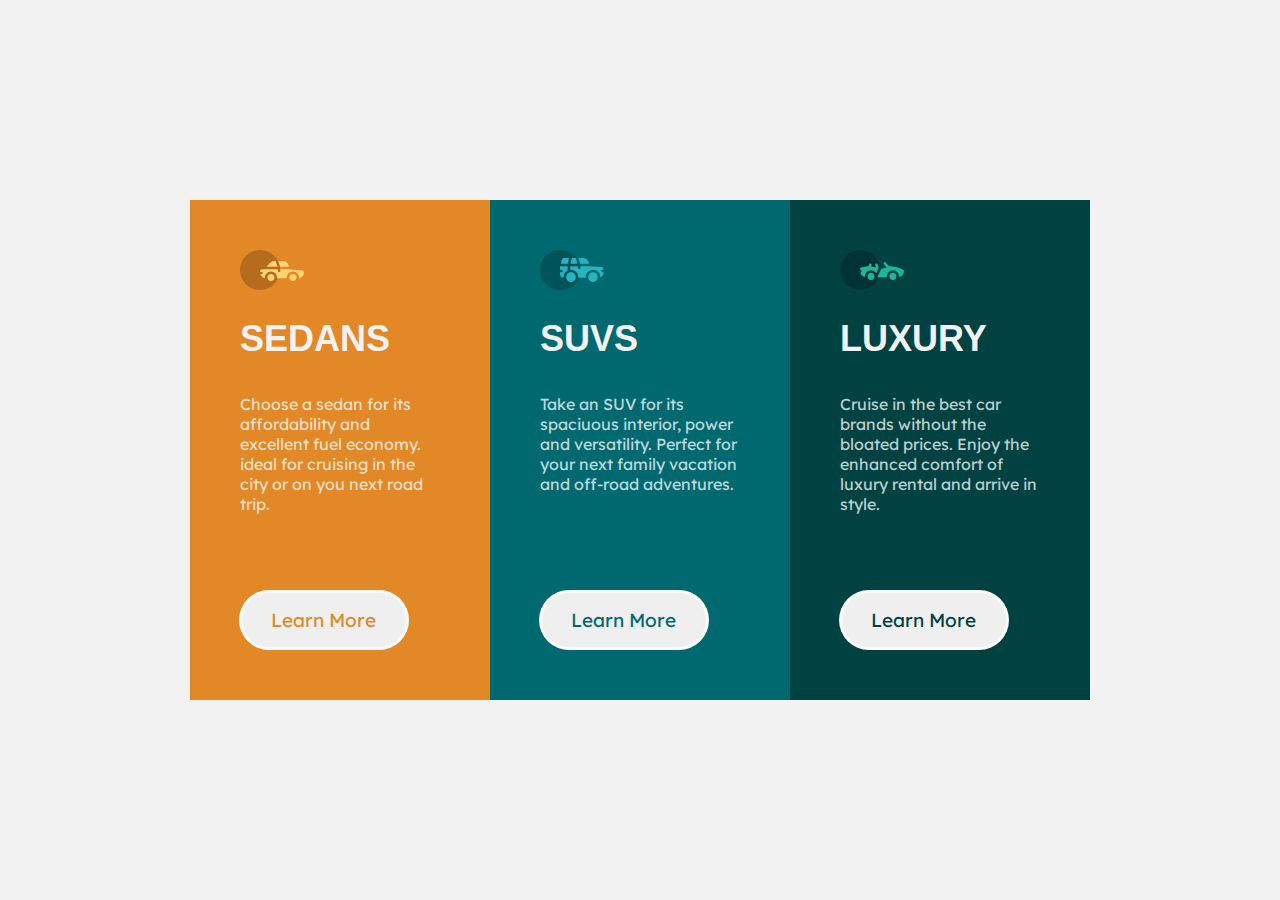
==== 3 Column Previwer Card/index.html @ c05fad4f "Add files via upload" ====
<!DOCTYPE html>
<html lang="en">
  <head>
    <meta charset="UTF-8" />
    <meta http-equiv="X-UA-Compatible" content="IE=edge" />
    <meta name="viewport" content="width=device-width, initial-scale=1.0" />
    <title>Document</title>
    <link rel="stylesheet" type="text/css" href="css/main.css" />
  </head>
  <body>
    <div class="containerbox">
      <div class="container1">
        <img src="img/icon-sedans.svg" alt="Sedans logo" class="Logo" />
        <h1 class="title">SEDANS</h1>
        <p class="description">
          Choose a sedan for its affordability and excellent fuel economy. ideal
          for cruising in the city or on you next road trip.
        </p>
        <button type="button" class="button1" id="button1">Learn More</button>
      </div>
      <div class="container2">
        <img src="img/icon-suvs.svg" alt="SUVS logo" class="Logo" />
        <h1 class="title">SUVS</h1>
        <p class="description">
          Take an SUV for its spaciuous interior, power and versatility. Perfect
          for your next family vacation and off-road adventures.
        </p>
        <button type="button" class="button1" id="button2">Learn More</button>
      </div>
      <div class="container3">
        <img src="img/icon-luxury.svg" alt="Luxury logo" class="logo" />
        <h1 class="title">LUXURY</h1>
        <p class="description">
          Cruise in the best car brands without the bloated prices. Enjoy the
          enhanced comfort of luxury rental and arrive in style.
        </p>
        <button type="button" class="button1" id="button3">Learn More</button>
      </div>
    </div>
  </body>
</html>
---- 3 Column Previwer Card/css/main.css ----
@import url("https://fonts.googleapis.com/css2?family=Lexend+Deca&display=swap");
@import url("https://fonts.googleapis.com/css2?family=Big+Shoulders+Display:wght@700&family=Lexend+Deca&display=swap");

:root {
  --cc-bright-orange: hsl(31, 77%, 52%);
  --cc-dark-cyan: hsl(184, 100%, 22%);
  --cc-very-dark-cyan: hsl(179, 100%, 13%);

  --cc-transparent-white: hsla(0, 0%, 100%, 0.75);
  --cc-very-light-grey: hsl(0, 0%, 95%);
}
body,
html {
  background-color: var(--cc-very-light-grey);
  font-size: 15px;
  margin: 0;
  padding: 0;
}
.containerbox {
  display: flex;
  flex-direction: row;
  justify-content: center;
  align-items: center;
  width: 100vw;
  height: 100vh;
}
.container1 {
  width: 200px;
  height: 400px;
  padding: 50px;
  background-color: var(--cc-bright-orange);
  position: relative;
  color: var(--cc-transparent-white);
}
.container2 {
  width: 200px;
  height: 400px;
  padding: 50px;
  background-color: var(--cc-dark-cyan);
  position: relative;
  color: var(--cc-transparent-white);
}
.container3 {
  width: 200px;
  height: 400px;
  padding: 50px;
  background-color: var(--cc-very-dark-cyan);
  position: relative;
  color: var(--cc-transparent-white);
}
.title {
  font-family: "Red Hat Display", sans-serif;
  font-weight: 700;
  color: var(--cc-very-light-grey);
  padding-bottom: 10px;
  font-size: 36px;
}
.description {
  font-family: "Lexend Deca", sans-serif;
  font-weight: 400;
  font-size: 16px;
}
.button1 {
  position: absolute;
  bottom: 50px;
  left: 49px;
  font-size: 19px;
  font-family: "Lexend Deca", sans-serif;
  padding: 1rem 1.95rem 1rem 1.95rem;
  border-radius: 30px;
  border: 3px solid var(--cc-transparent-white);
}
#button1 {
  color: var(--cc-bright-orange);
}
#button2 {
  color: var(--cc-dark-cyan);
}
#button3 {
  color: var(--cc-very-dark-cyan);
}
#button1:hover {
  background-color: var(--cc-bright-orange);
  color: var(--cc-transparent-white);
  border: 3px solid var(--cc-transparent-white);
}
#button2:hover {
  background-color: var(--cc-dark-cyan);
  color: var(--cc-transparent-white);
  border: 3px solid var(--cc-transparent-white);
}
#button3:hover {
  background-color: var(--cc-very-dark-cyan);
  color: var(--cc-transparent-white);
  border: 3px solid var(--cc-transparent-white);
}
@media screen and (max-width: 739px) {
  .containerbox {
    display: inline;
  }
  .container1 {
    margin-right: 0;
  }
}
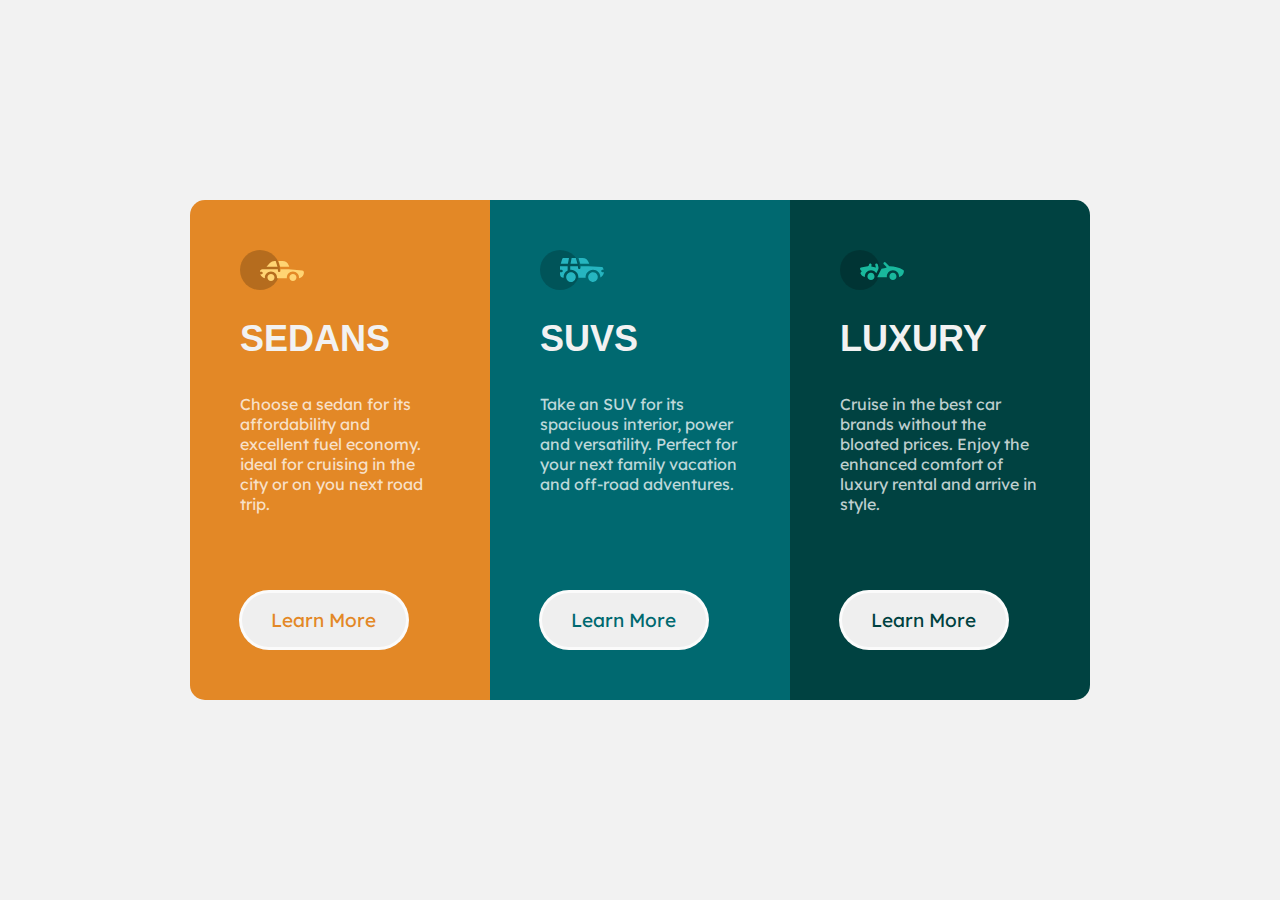
==== commit 1b6de062: "Add files via upload" ====
--- a/3 Column Previwer Card/index.html
+++ b/3 Column Previwer Card/index.html
@@ -19,7 +19,12 @@
         <button type="button" class="button1" id="button1">Learn More</button>
       </div>
       <div class="container2">
-        <img src="img/icon-suvs.svg" alt="SUVS logo" class="Logo" />
+        <img
+          aria-hidden="true"
+          src="img/icon-suvs.svg"
+          alt="SUVS logo"
+          class="Logo"
+        />
         <h1 class="title">SUVS</h1>
         <p class="description">
           Take an SUV for its spaciuous interior, power and versatility. Perfect
--- a/3 Column Previwer Card/css/main.css
+++ b/3 Column Previwer Card/css/main.css
@@ -31,6 +31,9 @@
   background-color: var(--cc-bright-orange);
   position: relative;
   color: var(--cc-transparent-white);
+  border-top-left-radius: 15px;
+  border-bottom-left-radius: 15px;
+  margin-left: 3rem;
 }
 .container2 {
   width: 200px;
@@ -47,6 +50,9 @@
   background-color: var(--cc-very-dark-cyan);
   position: relative;
   color: var(--cc-transparent-white);
+  border-top-right-radius: 15px;
+  border-bottom-right-radius: 15px;
+  margin-right: 3rem;
 }
 .title {
   font-family: "Red Hat Display", sans-serif;
@@ -83,22 +89,42 @@
   background-color: var(--cc-bright-orange);
   color: var(--cc-transparent-white);
   border: 3px solid var(--cc-transparent-white);
+  cursor: pointer;
+  transition: all 0.3s;
 }
 #button2:hover {
   background-color: var(--cc-dark-cyan);
   color: var(--cc-transparent-white);
   border: 3px solid var(--cc-transparent-white);
+  cursor: pointer;
+  transition: all 0.3s;
 }
 #button3:hover {
   background-color: var(--cc-very-dark-cyan);
   color: var(--cc-transparent-white);
   border: 3px solid var(--cc-transparent-white);
+  cursor: pointer;
+  transition: all 0.3s;
 }
-@media screen and (max-width: 739px) {
+@media screen and (max-width: 978px) {
+  body {
+    width: 100vw;
+    height: 100vh;
+  }
   .containerbox {
-    display: inline;
+    display: table;
+    margin: auto;
+    width: 300px;
   }
   .container1 {
     margin-right: 0;
+    margin-left: 0;
+    border-radius: 0;
+    margin-top: 25px;
+  }
+  .container3 {
+    border-radius: 0;
+    margin-right: 0;
+    margin-bottom: 25px;
   }
 }
